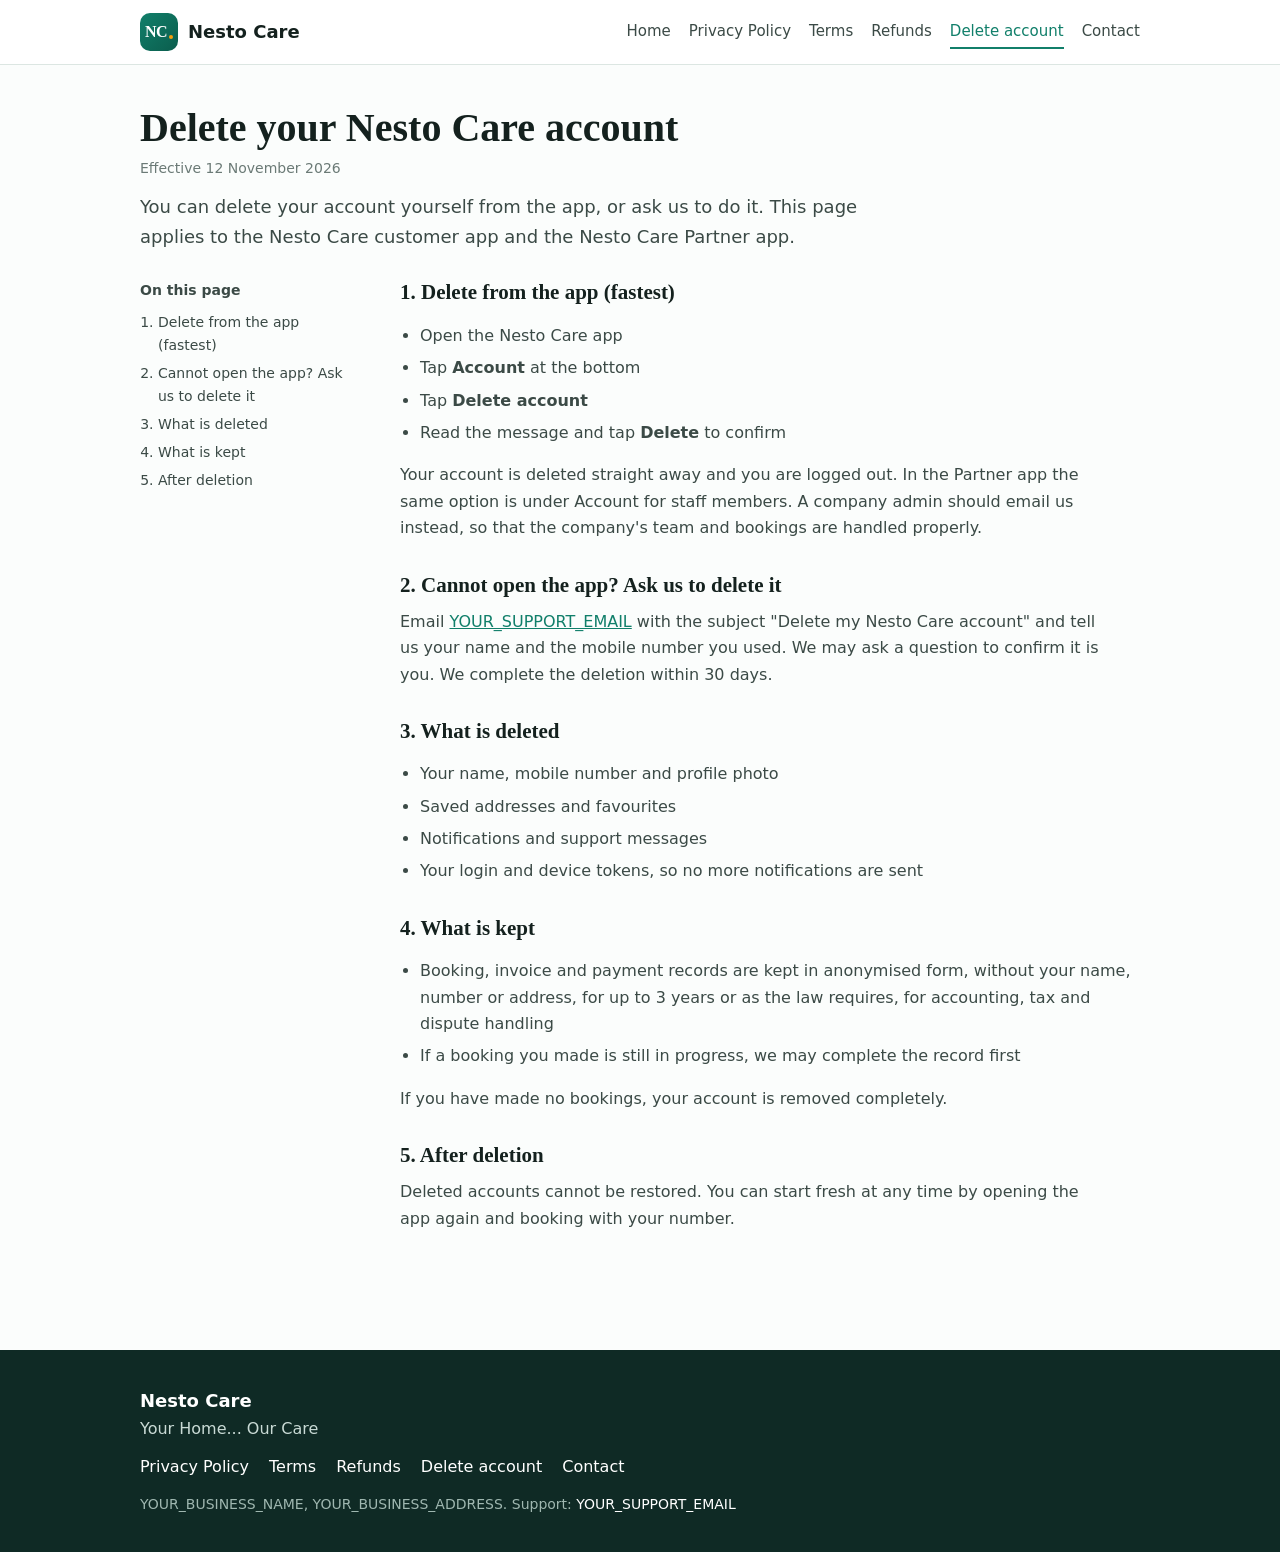
==== account-deletion.html @ 8858cd8e "Nesto Care policy website" ====
<!doctype html>
<html lang="en">
<head>
<meta charset="utf-8">
<meta name="viewport" content="width=device-width,initial-scale=1">
<title>Delete your Nesto Care account | Nesto Care</title>
<meta name="description" content="How to delete your Nesto Care account and what happens to your data.">
<link rel="icon" href="/favicon.svg" type="image/svg+xml">
<link rel="stylesheet" href="/style.css">
</head>
<body>
<header class="top"><div class="wrap bar">
<a class="brand" href="/"><span class="mark">NC<i></i></span><span class="name">Nesto Care</span></a>
<nav><a href="/">Home</a><a href="/privacy-policy">Privacy Policy</a><a href="/terms-and-conditions">Terms</a><a href="/refund-and-cancellation-policy">Refunds</a><a href="/account-deletion" aria-current="page">Delete account</a><a href="/contact">Contact</a></nav>
</div></header>
<main class="wrap doc">
<div class="head"><h1>Delete your Nesto Care account</h1><p class="meta">Effective 12 November 2026</p><p class="lead">You can delete your account yourself from the app, or ask us to do it. This page applies to the Nesto Care customer app and the Nesto Care Partner app.</p></div>
<div class="cols"><aside><strong>On this page</strong><ol><li><a href="#s1">Delete from the app (fastest)</a></li><li><a href="#s2">Cannot open the app? Ask us to delete it</a></li><li><a href="#s3">What is deleted</a></li><li><a href="#s4">What is kept</a></li><li><a href="#s5">After deletion</a></li></ol></aside><article><section id="s1"><h2>1. Delete from the app (fastest)</h2><ul><li>Open the Nesto Care app</li><li>Tap <strong>Account</strong> at the bottom</li><li>Tap <strong>Delete account</strong></li><li>Read the message and tap <strong>Delete</strong> to confirm</li></ul><p>Your account is deleted straight away and you are logged out. In the Partner app the same option is under Account for staff members. A company admin should email us instead, so that the company's team and bookings are handled properly.</p></section><section id="s2"><h2>2. Cannot open the app? Ask us to delete it</h2><p>Email <a href="mailto:YOUR_SUPPORT_EMAIL?subject=Delete%20my%20Nesto%20Care%20account&amp;body=Please%20delete%20my%20Nesto%20Care%20account.%0AName%3A%20%0AMobile%20number%20used%20in%20the%20app%3A%20">YOUR_SUPPORT_EMAIL</a> with the subject "Delete my Nesto Care account" and tell us your name and the mobile number you used. We may ask a question to confirm it is you. We complete the deletion within 30 days.</p></section><section id="s3"><h2>3. What is deleted</h2><ul><li>Your name, mobile number and profile photo</li><li>Saved addresses and favourites</li><li>Notifications and support messages</li><li>Your login and device tokens, so no more notifications are sent</li></ul></section><section id="s4"><h2>4. What is kept</h2><ul><li>Booking, invoice and payment records are kept in anonymised form, without your name, number or address, for up to 3 years or as the law requires, for accounting, tax and dispute handling</li><li>If a booking you made is still in progress, we may complete the record first</li></ul><p>If you have made no bookings, your account is removed completely.</p></section><section id="s5"><h2>5. After deletion</h2><p>Deleted accounts cannot be restored. You can start fresh at any time by opening the app again and booking with your number.</p></section></article></div>
</main>
<footer><div class="wrap">
<div class="fl"><strong>Nesto Care</strong><span>Your Home... Our Care</span></div>
<div class="fk"><a href="/privacy-policy">Privacy Policy</a><a href="/terms-and-conditions">Terms</a><a href="/refund-and-cancellation-policy">Refunds</a><a href="/account-deletion">Delete account</a><a href="/contact">Contact</a></div>
<p class="small">YOUR_BUSINESS_NAME, YOUR_BUSINESS_ADDRESS. Support: <a href="mailto:YOUR_SUPPORT_EMAIL">YOUR_SUPPORT_EMAIL</a></p>
</div></footer>
</body>
</html>
---- style.css ----
*{box-sizing:border-box}html{scroll-behavior:smooth}
:root{--g:#117F6A;--gd:#0B5D4D;--soft:#E7F3EF;--ink:#14211E;--body:#3B4A46;--mute:#6B7A76;--line:#DCE6E2;--acc:#F59E0B;--bg:#FBFDFC}
body{margin:0;font:16px/1.65 system-ui,-apple-system,"Segoe UI",Roboto,sans-serif;color:var(--body);background:var(--bg)}
a{color:var(--g)}a:hover{color:var(--gd)}
.wrap{max-width:1040px;margin:0 auto;padding:0 20px}
.top{background:#fff;border-bottom:1px solid var(--line);position:sticky;top:0;z-index:5}
.bar{display:flex;align-items:center;justify-content:space-between;gap:16px;min-height:64px;flex-wrap:wrap;padding-top:8px;padding-bottom:8px}
.brand{display:flex;align-items:center;gap:10px;text-decoration:none;color:var(--ink);font-weight:700;font-size:18px}
.mark{display:inline-flex;align-items:flex-end;justify-content:center;width:38px;height:38px;border-radius:10px;background:linear-gradient(135deg,var(--g),var(--gd));color:#fff;font:700 16px/1 Georgia,serif;padding-bottom:11px;letter-spacing:-.5px}
.mark i{width:4px;height:4px;border-radius:50%;background:var(--acc);margin:0 0 1px 2px}
.mark.big{width:150px;height:150px;border-radius:38px;font-size:64px;padding-bottom:44px}.mark.big i{width:12px;height:12px;margin:0 0 4px 4px}
nav{display:flex;gap:4px 18px;flex-wrap:wrap}nav a{color:var(--body);text-decoration:none;font-size:15px;padding:4px 0;border-bottom:2px solid transparent}
nav a:hover,nav a[aria-current]{color:var(--g);border-color:var(--g)}
.hero{background:linear-gradient(135deg,var(--g),var(--gd));color:#fff;padding:64px 0}
.hero .wrap{display:flex;align-items:center;justify-content:space-between;gap:40px}
.hero h1{font:700 clamp(32px,5vw,52px)/1.1 Georgia,serif;margin:0 0 16px;color:#fff}
.hero p{font-size:18px;max-width:520px;margin:0 0 28px;color:#E7F3EF}
.hmark{flex:none}.hero .mark.big{background:#fff;color:var(--g)}
.cta{display:flex;gap:12px;flex-wrap:wrap}
.btn{display:inline-block;background:#fff;color:var(--gd);padding:12px 22px;border-radius:12px;font-weight:600;text-decoration:none}
.btn:hover{color:var(--gd);background:var(--soft)}.btn.ghost{background:transparent;color:#fff;border:1.5px solid rgba(255,255,255,.7)}.btn.ghost:hover{background:rgba(255,255,255,.12);color:#fff}
section h2{font:700 26px/1.2 Georgia,serif;color:var(--ink);margin:0 0 20px}
.services,.how,.pol{padding-top:48px}
.chips{list-style:none;padding:0;margin:0;display:flex;flex-wrap:wrap;gap:10px}
.chips li{background:var(--soft);color:var(--gd);padding:8px 16px;border-radius:99px;font-weight:600;font-size:15px}
.steps{list-style:none;padding:0;margin:0;display:grid;grid-template-columns:repeat(auto-fit,minmax(220px,1fr));gap:16px;counter-reset:s}
.steps li{background:#fff;border:1px solid var(--line);border-radius:16px;padding:20px;display:flex;flex-direction:column;gap:4px}
.steps strong{color:var(--ink)}
.cards{display:grid;grid-template-columns:repeat(auto-fit,minmax(220px,1fr));gap:16px}
.card{display:block;background:#fff;border:1px solid var(--line);border-radius:16px;padding:20px;text-decoration:none;color:var(--body)}
a.card:hover{border-color:var(--g)}.card h3{margin:0 0 6px;color:var(--ink);font-size:18px}.card p{margin:4px 0}
.doc{padding-top:40px;padding-bottom:56px}.head h1{font:700 clamp(28px,4vw,40px)/1.15 Georgia,serif;color:var(--ink);margin:0 0 6px}
.meta{color:var(--mute);margin:0 0 12px;font-size:14px}.lead{font-size:18px;max-width:720px;margin:0 0 28px}
.cols{display:grid;grid-template-columns:220px 1fr;gap:40px;align-items:start}
aside{position:sticky;top:84px;font-size:14px}aside ol{margin:8px 0 0;padding-left:18px}aside a{text-decoration:none;color:var(--body)}aside a:hover{color:var(--g)}aside li{margin:5px 0}
article section{margin-bottom:30px;scroll-margin-top:84px}article h2{font:700 21px/1.3 Georgia,serif;color:var(--ink);margin:0 0 10px}
article ul{padding-left:20px}article li{margin:6px 0}article p{margin:0 0 12px;max-width:70ch}
.narrow{max-width:800px}
footer{background:#0F2A25;color:#C9DAD5;padding:36px 0;margin-top:32px}
footer a{color:#fff;text-decoration:none}footer a:hover{text-decoration:underline;color:#fff}
.fl{display:flex;flex-direction:column;margin-bottom:12px}.fl strong{color:#fff;font-size:18px}
.fk{display:flex;gap:8px 20px;flex-wrap:wrap;margin-bottom:12px}.small{font-size:14px;color:var(--mute)}footer .small{color:#9FB7B0;margin:0}
@media(max-width:760px){.cols{grid-template-columns:1fr}aside{position:static}.hero .wrap{flex-direction:column;align-items:flex-start}.hmark{display:none}.hero{padding:44px 0}}
@media(prefers-reduced-motion:reduce){html{scroll-behavior:auto}}
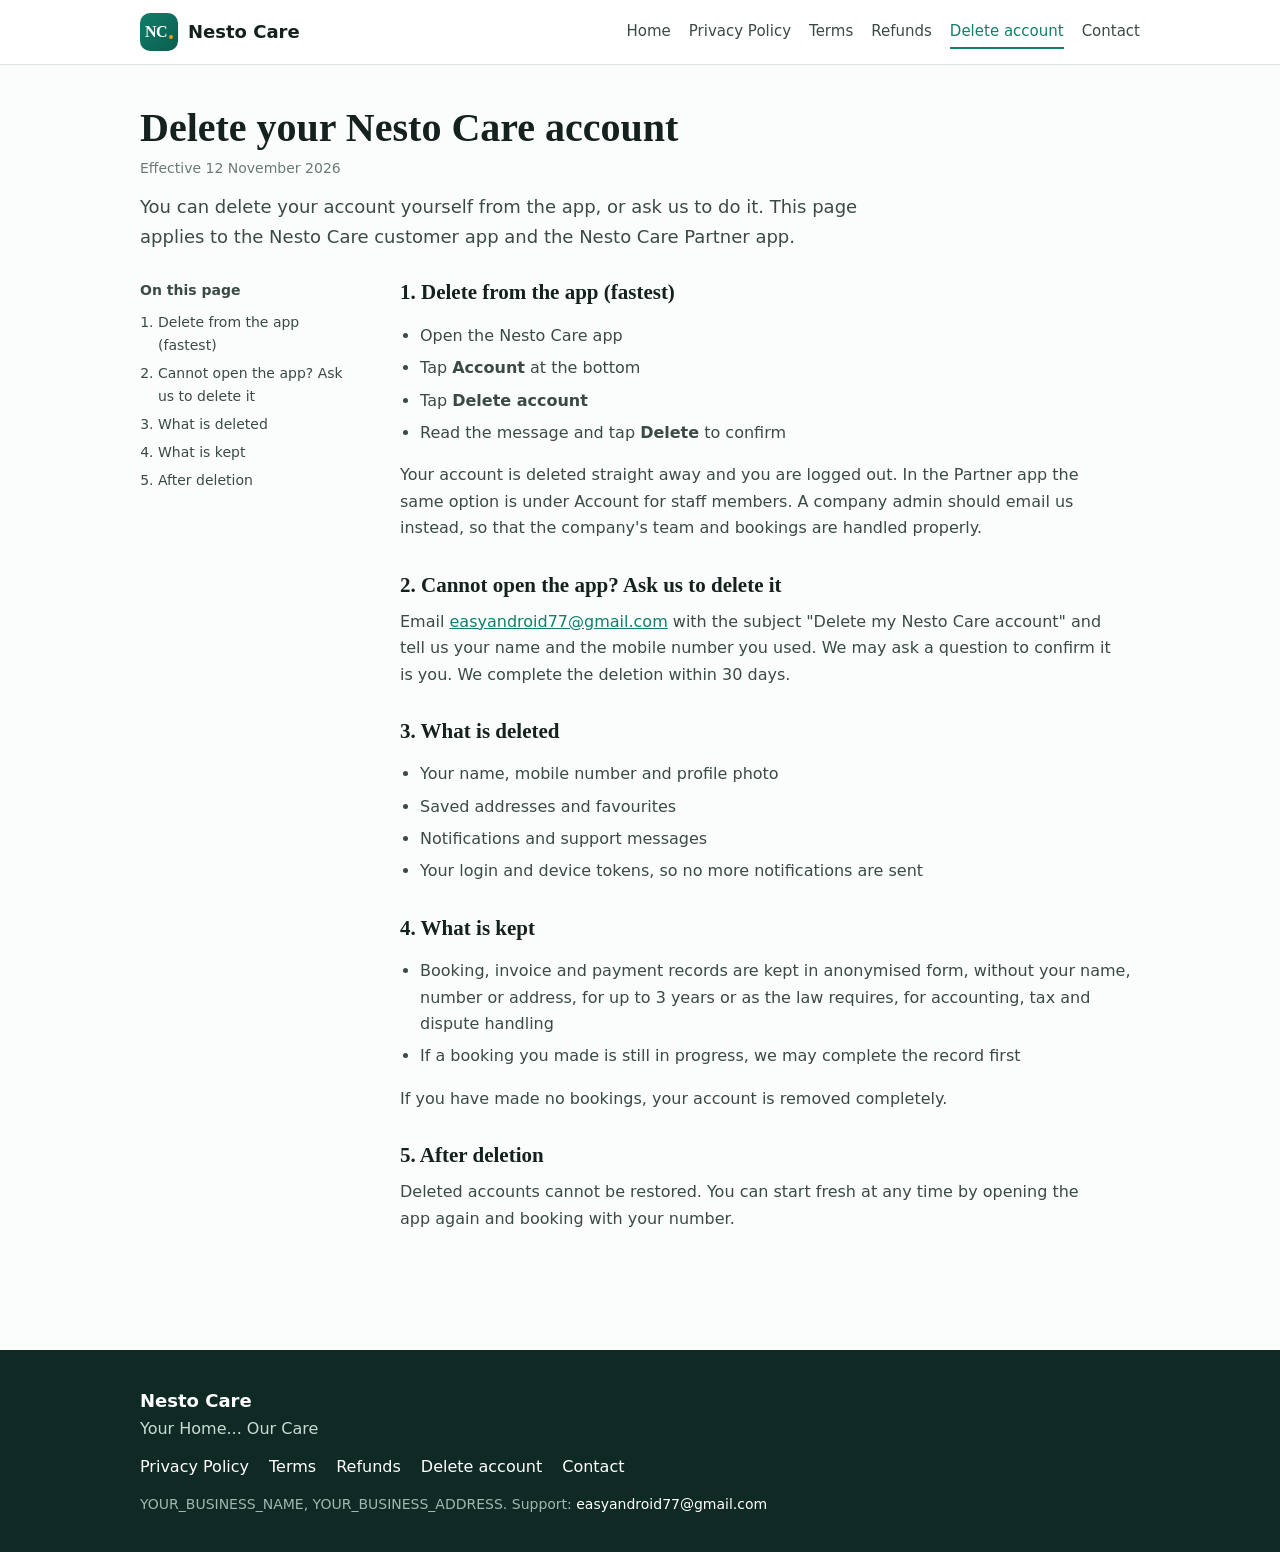
==== commit 55058739: "Add files via upload" ====
--- a/account-deletion.html
+++ b/account-deletion.html
@@ -15,12 +15,12 @@
 </div></header>
 <main class="wrap doc">
 <div class="head"><h1>Delete your Nesto Care account</h1><p class="meta">Effective 12 November 2026</p><p class="lead">You can delete your account yourself from the app, or ask us to do it. This page applies to the Nesto Care customer app and the Nesto Care Partner app.</p></div>
-<div class="cols"><aside><strong>On this page</strong><ol><li><a href="#s1">Delete from the app (fastest)</a></li><li><a href="#s2">Cannot open the app? Ask us to delete it</a></li><li><a href="#s3">What is deleted</a></li><li><a href="#s4">What is kept</a></li><li><a href="#s5">After deletion</a></li></ol></aside><article><section id="s1"><h2>1. Delete from the app (fastest)</h2><ul><li>Open the Nesto Care app</li><li>Tap <strong>Account</strong> at the bottom</li><li>Tap <strong>Delete account</strong></li><li>Read the message and tap <strong>Delete</strong> to confirm</li></ul><p>Your account is deleted straight away and you are logged out. In the Partner app the same option is under Account for staff members. A company admin should email us instead, so that the company's team and bookings are handled properly.</p></section><section id="s2"><h2>2. Cannot open the app? Ask us to delete it</h2><p>Email <a href="mailto:YOUR_SUPPORT_EMAIL?subject=Delete%20my%20Nesto%20Care%20account&amp;body=Please%20delete%20my%20Nesto%20Care%20account.%0AName%3A%20%0AMobile%20number%20used%20in%20the%20app%3A%20">YOUR_SUPPORT_EMAIL</a> with the subject "Delete my Nesto Care account" and tell us your name and the mobile number you used. We may ask a question to confirm it is you. We complete the deletion within 30 days.</p></section><section id="s3"><h2>3. What is deleted</h2><ul><li>Your name, mobile number and profile photo</li><li>Saved addresses and favourites</li><li>Notifications and support messages</li><li>Your login and device tokens, so no more notifications are sent</li></ul></section><section id="s4"><h2>4. What is kept</h2><ul><li>Booking, invoice and payment records are kept in anonymised form, without your name, number or address, for up to 3 years or as the law requires, for accounting, tax and dispute handling</li><li>If a booking you made is still in progress, we may complete the record first</li></ul><p>If you have made no bookings, your account is removed completely.</p></section><section id="s5"><h2>5. After deletion</h2><p>Deleted accounts cannot be restored. You can start fresh at any time by opening the app again and booking with your number.</p></section></article></div>
+<div class="cols"><aside><strong>On this page</strong><ol><li><a href="#s1">Delete from the app (fastest)</a></li><li><a href="#s2">Cannot open the app? Ask us to delete it</a></li><li><a href="#s3">What is deleted</a></li><li><a href="#s4">What is kept</a></li><li><a href="#s5">After deletion</a></li></ol></aside><article><section id="s1"><h2>1. Delete from the app (fastest)</h2><ul><li>Open the Nesto Care app</li><li>Tap <strong>Account</strong> at the bottom</li><li>Tap <strong>Delete account</strong></li><li>Read the message and tap <strong>Delete</strong> to confirm</li></ul><p>Your account is deleted straight away and you are logged out. In the Partner app the same option is under Account for staff members. A company admin should email us instead, so that the company's team and bookings are handled properly.</p></section><section id="s2"><h2>2. Cannot open the app? Ask us to delete it</h2><p>Email <a href="mailto:easyandroid77@gmail.com?subject=Delete%20my%20Nesto%20Care%20account&amp;body=Please%20delete%20my%20Nesto%20Care%20account.%0AName%3A%20%0AMobile%20number%20used%20in%20the%20app%3A%20">easyandroid77@gmail.com</a> with the subject "Delete my Nesto Care account" and tell us your name and the mobile number you used. We may ask a question to confirm it is you. We complete the deletion within 30 days.</p></section><section id="s3"><h2>3. What is deleted</h2><ul><li>Your name, mobile number and profile photo</li><li>Saved addresses and favourites</li><li>Notifications and support messages</li><li>Your login and device tokens, so no more notifications are sent</li></ul></section><section id="s4"><h2>4. What is kept</h2><ul><li>Booking, invoice and payment records are kept in anonymised form, without your name, number or address, for up to 3 years or as the law requires, for accounting, tax and dispute handling</li><li>If a booking you made is still in progress, we may complete the record first</li></ul><p>If you have made no bookings, your account is removed completely.</p></section><section id="s5"><h2>5. After deletion</h2><p>Deleted accounts cannot be restored. You can start fresh at any time by opening the app again and booking with your number.</p></section></article></div>
 </main>
 <footer><div class="wrap">
 <div class="fl"><strong>Nesto Care</strong><span>Your Home... Our Care</span></div>
 <div class="fk"><a href="/privacy-policy">Privacy Policy</a><a href="/terms-and-conditions">Terms</a><a href="/refund-and-cancellation-policy">Refunds</a><a href="/account-deletion">Delete account</a><a href="/contact">Contact</a></div>
-<p class="small">YOUR_BUSINESS_NAME, YOUR_BUSINESS_ADDRESS. Support: <a href="mailto:YOUR_SUPPORT_EMAIL">YOUR_SUPPORT_EMAIL</a></p>
+<p class="small">YOUR_BUSINESS_NAME, YOUR_BUSINESS_ADDRESS. Support: <a href="mailto:easyandroid77@gmail.com">easyandroid77@gmail.com</a></p>
 </div></footer>
 </body>
 </html>
